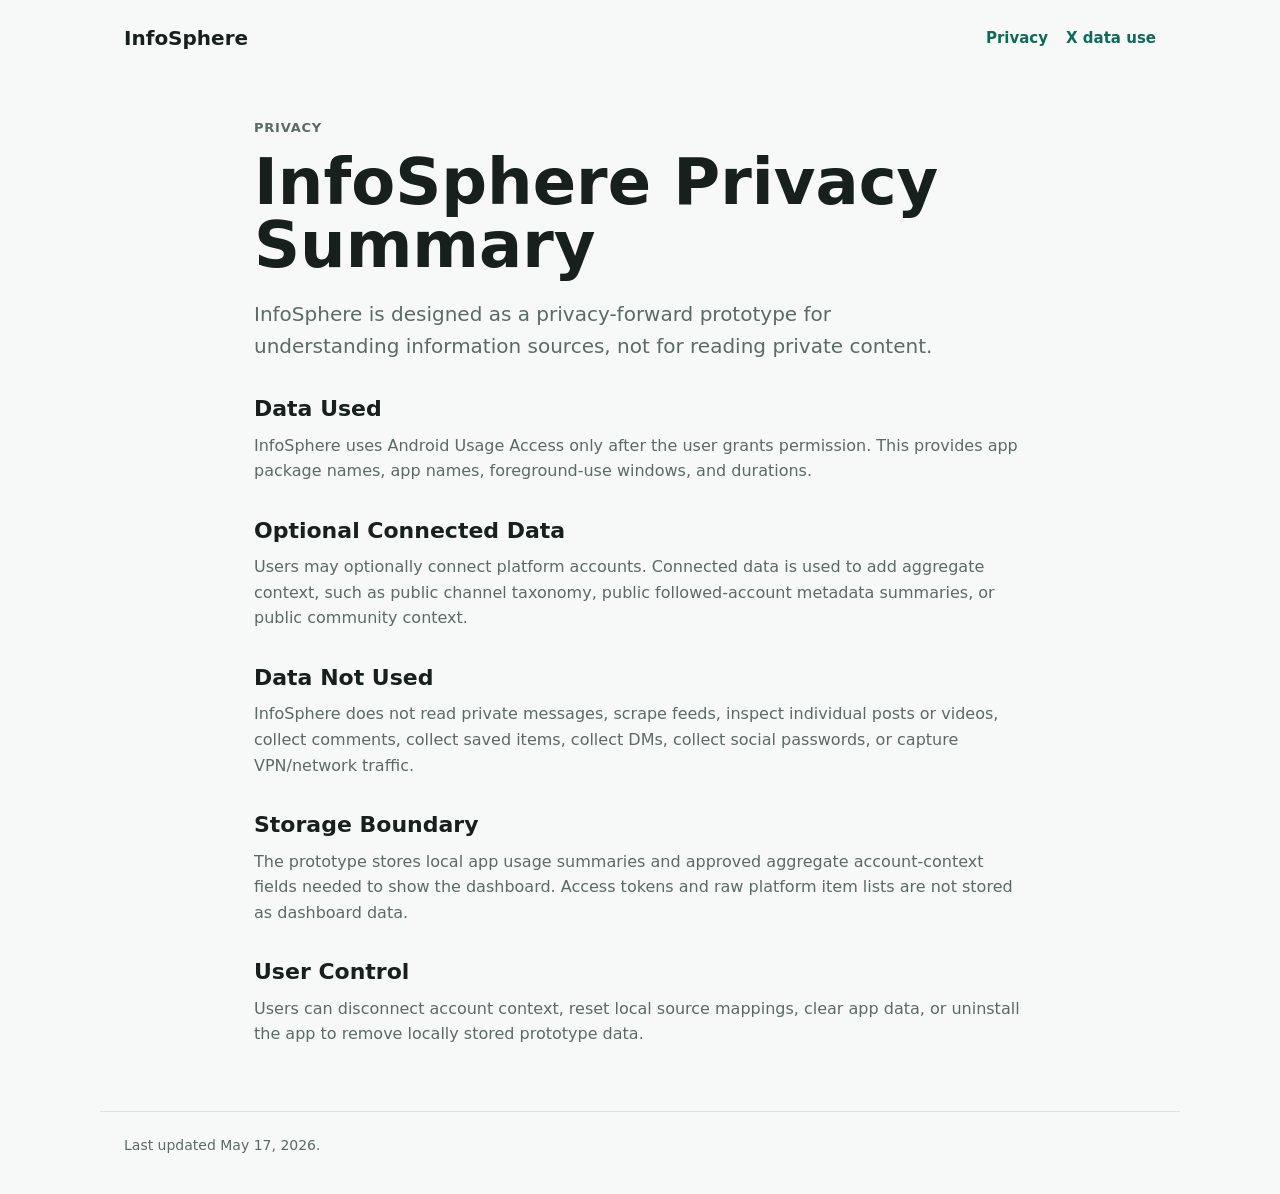
==== privacy.html @ ef08e214 "Add public InfoSphere site" ====
<!doctype html>
<html lang="en">
  <head>
    <meta charset="utf-8">
    <meta name="viewport" content="width=device-width, initial-scale=1">
    <title>Privacy | InfoSphere</title>
    <meta
      name="description"
      content="InfoSphere privacy boundary and data handling summary."
    >
    <link rel="stylesheet" href="styles.css">
  </head>
  <body>
    <header class="site-header">
      <a class="brand" href="index.html" aria-label="InfoSphere home">InfoSphere</a>
      <nav aria-label="Primary">
        <a href="privacy.html" aria-current="page">Privacy</a>
        <a href="x-data-use.html">X data use</a>
      </nav>
    </header>

    <main class="document">
      <p class="eyebrow">Privacy</p>
      <h1>InfoSphere Privacy Summary</h1>
      <p class="lede">
        InfoSphere is designed as a privacy-forward prototype for understanding information sources, not for reading private content.
      </p>

      <h2>Data Used</h2>
      <p>
        InfoSphere uses Android Usage Access only after the user grants permission. This provides app package names, app names, foreground-use windows, and durations.
      </p>

      <h2>Optional Connected Data</h2>
      <p>
        Users may optionally connect platform accounts. Connected data is used to add aggregate context, such as public channel taxonomy, public followed-account metadata summaries, or public community context.
      </p>

      <h2>Data Not Used</h2>
      <p>
        InfoSphere does not read private messages, scrape feeds, inspect individual posts or videos, collect comments, collect saved items, collect DMs, collect social passwords, or capture VPN/network traffic.
      </p>

      <h2>Storage Boundary</h2>
      <p>
        The prototype stores local app usage summaries and approved aggregate account-context fields needed to show the dashboard. Access tokens and raw platform item lists are not stored as dashboard data.
      </p>

      <h2>User Control</h2>
      <p>
        Users can disconnect account context, reset local source mappings, clear app data, or uninstall the app to remove locally stored prototype data.
      </p>
    </main>

    <footer>
      <p>Last updated May 17, 2026.</p>
    </footer>
  </body>
</html>
---- styles.css ----
:root {
  color-scheme: light;
  --bg: #f7f9f8;
  --surface: #ffffff;
  --text: #17201d;
  --muted: #5c6a64;
  --line: #dbe4df;
  --accent: #0f6b57;
  --accent-soft: #e2f1ed;
}

* {
  box-sizing: border-box;
}

body {
  margin: 0;
  background: var(--bg);
  color: var(--text);
  font-family: Inter, ui-sans-serif, system-ui, -apple-system, BlinkMacSystemFont, "Segoe UI", sans-serif;
  line-height: 1.6;
}

a {
  color: var(--accent);
  text-decoration: none;
}

a:hover {
  text-decoration: underline;
}

.site-header {
  display: flex;
  align-items: center;
  justify-content: space-between;
  gap: 24px;
  max-width: 1080px;
  margin: 0 auto;
  padding: 22px 24px;
}

.brand {
  color: var(--text);
  font-size: 20px;
  font-weight: 800;
  letter-spacing: 0;
}

nav {
  display: flex;
  gap: 18px;
  flex-wrap: wrap;
  font-size: 15px;
  font-weight: 650;
}

main {
  max-width: 1080px;
  margin: 0 auto;
  padding: 42px 24px 64px;
}

.hero {
  max-width: 820px;
  padding: 52px 0 44px;
}

.eyebrow {
  margin: 0 0 12px;
  color: var(--accent);
  font-size: 13px;
  font-weight: 800;
  letter-spacing: 0.06em;
  text-transform: uppercase;
}

h1 {
  max-width: 820px;
  margin: 0;
  font-size: clamp(42px, 8vw, 82px);
  line-height: 0.98;
  letter-spacing: 0;
}

h2 {
  margin: 0 0 10px;
  font-size: 22px;
  line-height: 1.2;
  letter-spacing: 0;
}

p {
  margin: 0;
}

.lede {
  max-width: 720px;
  margin-top: 22px;
  color: var(--muted);
  font-size: 20px;
}

.content-grid {
  display: grid;
  grid-template-columns: repeat(3, minmax(0, 1fr));
  gap: 16px;
}

article {
  min-height: 220px;
  padding: 24px;
  background: var(--surface);
  border: 1px solid var(--line);
  border-radius: 8px;
}

article p,
.document p {
  color: var(--muted);
}

.document {
  max-width: 820px;
}

.document h1 {
  font-size: clamp(36px, 6vw, 64px);
}

.document h2 {
  margin-top: 34px;
}

code {
  padding: 2px 5px;
  background: var(--accent-soft);
  border-radius: 4px;
  color: #0d4d41;
  font-size: 0.95em;
}

footer {
  max-width: 1080px;
  margin: 0 auto;
  padding: 22px 24px 38px;
  border-top: 1px solid var(--line);
  color: var(--muted);
  font-size: 14px;
}

@media (max-width: 760px) {
  .site-header {
    align-items: flex-start;
    flex-direction: column;
  }

  main {
    padding-top: 20px;
  }

  .hero {
    padding-top: 28px;
  }

  .content-grid {
    grid-template-columns: 1fr;
  }
}
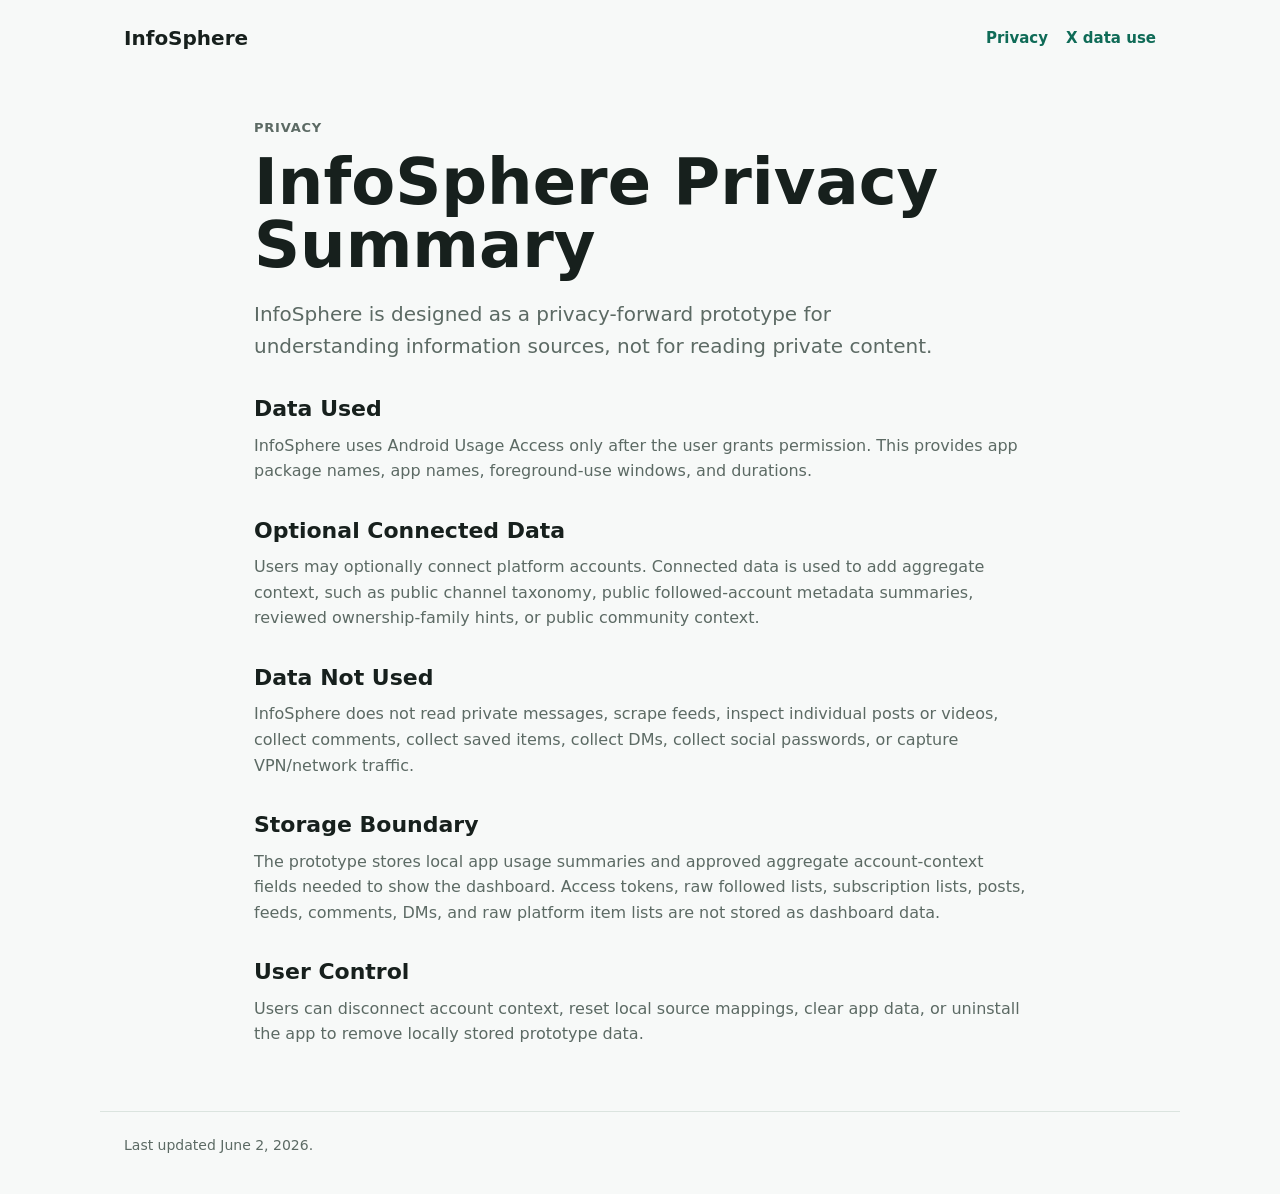
==== commit a7ea3444: "Update public X data use summary" ====
--- a/privacy.html
+++ b/privacy.html
@@ -33,7 +33,7 @@
 
       <h2>Optional Connected Data</h2>
       <p>
-        Users may optionally connect platform accounts. Connected data is used to add aggregate context, such as public channel taxonomy, public followed-account metadata summaries, or public community context.
+        Users may optionally connect platform accounts. Connected data is used to add aggregate context, such as public channel taxonomy, public followed-account metadata summaries, reviewed ownership-family hints, or public community context.
       </p>
 
       <h2>Data Not Used</h2>
@@ -43,7 +43,7 @@
 
       <h2>Storage Boundary</h2>
       <p>
-        The prototype stores local app usage summaries and approved aggregate account-context fields needed to show the dashboard. Access tokens and raw platform item lists are not stored as dashboard data.
+        The prototype stores local app usage summaries and approved aggregate account-context fields needed to show the dashboard. Access tokens, raw followed lists, subscription lists, posts, feeds, comments, DMs, and raw platform item lists are not stored as dashboard data.
       </p>
 
       <h2>User Control</h2>
@@ -53,7 +53,7 @@
     </main>
 
     <footer>
-      <p>Last updated May 17, 2026.</p>
+      <p>Last updated June 2, 2026.</p>
     </footer>
   </body>
 </html>
